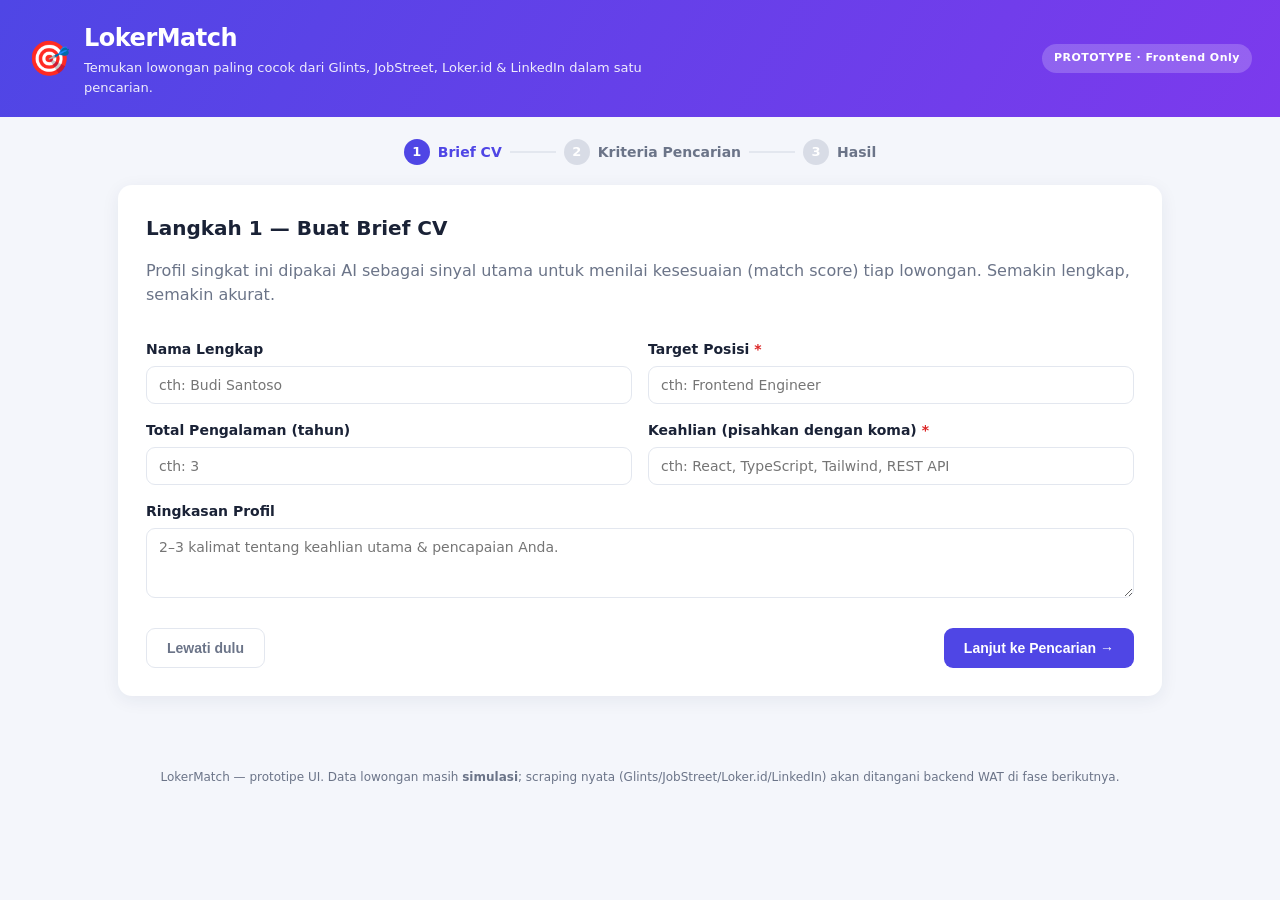
==== frontend/index.html @ 951e59fd "Add LokerMatch frontend prototype (job search UI) - 3-step flow: brief CV -> search criteria -> sort" ====
<!DOCTYPE html>
<html lang="id">
<head>
  <meta charset="UTF-8" />
  <meta name="viewport" content="width=device-width, initial-scale=1.0" />
  <title>LokerMatch — Cari Lowongan Pintar (Prototype)</title>
  <link rel="stylesheet" href="styles.css" />
</head>
<body>
  <header class="topbar">
    <div class="brand">
      <span class="logo">🎯</span>
      <div>
        <h1>LokerMatch</h1>
        <p class="tagline">Temukan lowongan paling cocok dari Glints, JobStreet, Loker.id & LinkedIn dalam satu pencarian.</p>
      </div>
    </div>
    <span class="badge-proto">PROTOTYPE · Frontend Only</span>
  </header>

  <!-- STEPPER -->
  <nav class="stepper">
    <div class="stepper-item active" data-step="1"><span class="dot">1</span> Brief CV</div>
    <div class="stepper-line"></div>
    <div class="stepper-item" data-step="2"><span class="dot">2</span> Kriteria Pencarian</div>
    <div class="stepper-line"></div>
    <div class="stepper-item" data-step="3"><span class="dot">3</span> Hasil</div>
  </nav>

  <main class="container">

    <!-- ============ STEP 1: BRIEF CV ============ -->
    <section class="step-panel active" data-step="1">
      <div class="card">
        <h2>Langkah 1 — Buat Brief CV</h2>
        <p class="muted">Profil singkat ini dipakai AI sebagai sinyal utama untuk menilai kesesuaian (match score) tiap lowongan. Semakin lengkap, semakin akurat.</p>
        <form id="cv-form">
          <div class="grid-2">
            <label>Nama Lengkap
              <input type="text" id="cv-name" placeholder="cth: Budi Santoso" />
            </label>
            <label>Target Posisi <span class="req">*</span>
              <input type="text" id="cv-role" placeholder="cth: Frontend Engineer" />
            </label>
          </div>
          <div class="grid-2">
            <label>Total Pengalaman (tahun)
              <input type="number" id="cv-years" min="0" max="40" placeholder="cth: 3" />
            </label>
            <label>Keahlian (pisahkan dengan koma) <span class="req">*</span>
              <input type="text" id="cv-skills" placeholder="cth: React, TypeScript, Tailwind, REST API" />
            </label>
          </div>
          <label>Ringkasan Profil
            <textarea id="cv-summary" rows="3" placeholder="2–3 kalimat tentang keahlian utama & pencapaian Anda."></textarea>
          </label>
          <div class="actions">
            <button type="button" id="btn-skip-cv" class="btn-ghost">Lewati dulu</button>
            <button type="submit" class="btn-primary">Lanjut ke Pencarian →</button>
          </div>
        </form>
      </div>
    </section>

    <!-- ============ STEP 2: KRITERIA ============ -->
    <section class="step-panel" data-step="2">
      <div class="card">
        <div class="cv-recap-box" id="cv-recap-wrap">
          <span class="muted small">Profil aktif:</span>
          <div id="cv-recap" class="muted small">Belum mengisi CV (opsional).</div>
        </div>

        <h2>Langkah 2 — Kriteria Pencarian</h2>
        <form id="search-form">
          <label>Job Description / Posisi yang Diincar <span class="req">*</span>
            <input type="text" id="f-jd" placeholder="cth: react developer membangun aplikasi web modern" />
            <span class="hint">Masukkan posisi + keyword skill. Ini digabung dengan profil CV Anda untuk menghitung kesesuaian.</span>
          </label>

          <div class="grid-3">
            <label>Lokasi Kerja
              <select id="f-city"><option value="">Semua Kota</option></select>
            </label>
            <label>Tipe Lokasi
              <select id="f-worktype">
                <option value="">Semua</option>
                <option>Onsite</option><option>Remote</option><option>Hybrid</option>
              </select>
            </label>
            <label>Status Pekerjaan
              <select id="f-employment">
                <option value="">Semua</option>
                <option>Full Time</option><option>Part Time</option>
                <option>Kontrak</option><option>Magang</option><option>Freelance</option>
              </select>
            </label>
          </div>

          <div class="grid-3">
            <label>Level Pengalaman
              <select id="f-level">
                <option value="">Semua</option>
                <option>Fresh Graduate</option><option>Junior</option>
                <option>Mid</option><option>Senior</option>
              </select>
            </label>
            <label>Gaji Minimum (Rp/bulan)
              <input type="number" id="f-salary" min="0" step="500000" placeholder="cth: 10000000" />
            </label>
            <label>Tanggal Posting
              <select id="f-postdate">
                <option value="">Kapan saja</option>
                <option value="1">24 jam terakhir</option>
                <option value="7">7 hari terakhir</option>
                <option value="30">30 hari terakhir</option>
              </select>
            </label>
          </div>

          <fieldset class="sources">
            <legend>Sumber Website</legend>
            <label class="chk"><input type="checkbox" name="source" value="Glints" checked /> Glints</label>
            <label class="chk"><input type="checkbox" name="source" value="JobStreet" checked /> JobStreet</label>
            <label class="chk"><input type="checkbox" name="source" value="Loker.id" checked /> Loker.id</label>
            <label class="chk"><input type="checkbox" name="source" value="LinkedIn" checked /> LinkedIn</label>
          </fieldset>

          <div class="prompt-box">
            <div class="prompt-label">🪄 Prompt Akhir (otomatis dirakit dari CV + filter)</div>
            <pre id="prompt-preview"></pre>
          </div>

          <div class="actions">
            <button type="button" id="btn-back-1" class="btn-ghost">← Kembali</button>
            <button type="submit" class="btn-primary">🔍 Cari Lowongan</button>
          </div>
        </form>
      </div>
    </section>

    <!-- ============ STEP 3: HASIL ============ -->
    <section class="step-panel" data-step="3">
      <div class="card">
        <div class="results-top">
          <h2>Langkah 3 — Hasil Pencarian</h2>
          <div class="actions inline">
            <button type="button" id="btn-back-2" class="btn-ghost">← Ubah Kriteria</button>
            <button type="button" id="btn-new-search" class="btn-primary">Pencarian Baru</button>
          </div>
        </div>
        <p id="results-summary" class="muted"></p>
        <p class="hint">💡 Klik judul kolom untuk mengurutkan (klik lagi untuk membalik arah).</p>

        <div class="table-wrap">
          <table class="results-table">
            <thead id="results-head"></thead>
            <tbody id="results-body"></tbody>
          </table>
        </div>

        <details class="prompt-result">
          <summary>Lihat prompt akhir yang digunakan</summary>
          <pre id="final-prompt-result"></pre>
        </details>
      </div>
    </section>

  </main>

  <footer class="footer">
    <p>LokerMatch — prototipe UI. Data lowongan masih <strong>simulasi</strong>; scraping nyata (Glints/JobStreet/Loker.id/LinkedIn) akan ditangani backend WAT di fase berikutnya.</p>
  </footer>

  <script src="data.js"></script>
  <script src="app.js"></script>
</body>
</html>
---- frontend/styles.css ----
/* ===== LokerMatch — styles.css ===== */
:root {
  --bg: #f4f6fb;
  --card: #ffffff;
  --ink: #1a2236;
  --muted: #6b7488;
  --line: #e3e7ef;
  --primary: #4f46e5;
  --primary-dark: #4338ca;
  --primary-soft: #eef0ff;
  --green: #16a34a;
  --amber: #d97706;
  --red: #dc2626;
  --radius: 14px;
  --shadow: 0 4px 18px rgba(30, 40, 80, 0.07);
}

* { box-sizing: border-box; }
body {
  margin: 0;
  font-family: "Segoe UI", system-ui, -apple-system, Roboto, Arial, sans-serif;
  background: var(--bg);
  color: var(--ink);
  line-height: 1.5;
}

/* Topbar */
.topbar {
  display: flex; align-items: center; justify-content: space-between;
  gap: 16px; flex-wrap: wrap;
  padding: 20px 28px;
  background: linear-gradient(120deg, #4f46e5 0%, #7c3aed 100%);
  color: #fff;
}
.brand { display: flex; align-items: center; gap: 14px; }
.logo { font-size: 34px; }
.topbar h1 { margin: 0; font-size: 24px; letter-spacing: -0.5px; }
.tagline { margin: 2px 0 0; font-size: 13px; opacity: 0.9; max-width: 560px; }
.badge-proto {
  font-size: 11px; font-weight: 700; letter-spacing: 0.5px;
  background: rgba(255, 255, 255, 0.2); padding: 6px 12px; border-radius: 20px;
}

/* Stepper */
.stepper {
  display: flex; align-items: center; justify-content: center;
  gap: 8px; padding: 22px 16px 6px; flex-wrap: wrap;
}
.stepper-item {
  display: flex; align-items: center; gap: 8px;
  font-size: 14px; font-weight: 600; color: var(--muted);
  cursor: pointer; user-select: none;
}
.stepper-item .dot {
  width: 26px; height: 26px; border-radius: 50%;
  display: grid; place-items: center;
  background: #d8dce6; color: #fff; font-size: 13px;
  transition: 0.2s;
}
.stepper-item.active { color: var(--primary); }
.stepper-item.active .dot { background: var(--primary); }
.stepper-item.done .dot { background: var(--green); }
.stepper-line { width: 46px; height: 2px; background: var(--line); }

/* Layout */
.container { max-width: 1080px; margin: 14px auto 40px; padding: 0 18px; }
.card {
  background: var(--card); border-radius: var(--radius);
  box-shadow: var(--shadow); padding: 28px;
}
.step-panel { display: none; animation: fade 0.25s ease; }
.step-panel.active { display: block; }
@keyframes fade { from { opacity: 0; transform: translateY(6px); } to { opacity: 1; transform: none; } }

h2 { margin: 0 0 4px; font-size: 20px; }
.muted { color: var(--muted); }
.small { font-size: 12px; }
.hint { display: block; font-size: 12px; color: var(--muted); margin-top: 4px; }
.req { color: var(--red); }

/* Forms */
form label { display: block; font-size: 14px; font-weight: 600; margin-top: 16px; }
input, select, textarea {
  width: 100%; margin-top: 6px; padding: 10px 12px;
  border: 1px solid var(--line); border-radius: 9px;
  font-size: 14px; font-family: inherit; background: #fff; color: var(--ink);
  font-weight: 400;
}
input:focus, select:focus, textarea:focus {
  outline: none; border-color: var(--primary);
  box-shadow: 0 0 0 3px var(--primary-soft);
}
textarea { resize: vertical; }
.grid-2 { display: grid; grid-template-columns: 1fr 1fr; gap: 16px; }
.grid-3 { display: grid; grid-template-columns: 1fr 1fr 1fr; gap: 16px; }

fieldset.sources {
  margin-top: 18px; border: 1px solid var(--line);
  border-radius: 9px; padding: 12px 16px;
}
fieldset.sources legend { font-size: 13px; font-weight: 700; padding: 0 6px; }
.chk {
  display: inline-flex; align-items: center; gap: 6px;
  font-weight: 500; margin: 0 18px 0 0; cursor: pointer;
}
.chk input { width: auto; margin: 0; }

/* Buttons */
.actions { display: flex; justify-content: space-between; gap: 12px; margin-top: 24px; }
.actions.inline { margin-top: 0; }
button { cursor: pointer; font-size: 14px; font-weight: 600; border-radius: 9px; padding: 11px 20px; border: none; }
.btn-primary { background: var(--primary); color: #fff; }
.btn-primary:hover { background: var(--primary-dark); }
.btn-ghost { background: transparent; color: var(--muted); border: 1px solid var(--line); }
.btn-ghost:hover { background: #f0f2f7; }

/* CV recap */
.cv-recap-box {
  background: var(--primary-soft); border-radius: 9px;
  padding: 10px 14px; margin-bottom: 18px;
}

/* Prompt preview */
.prompt-box {
  margin-top: 20px; background: #0f172a; border-radius: 10px; overflow: hidden;
}
.prompt-label {
  background: #1e293b; color: #cbd5e1; font-size: 12px; font-weight: 600;
  padding: 8px 14px;
}
.prompt-box pre, .prompt-result pre {
  margin: 0; padding: 14px; color: #e2e8f0; font-size: 12.5px;
  white-space: pre-wrap; word-break: break-word;
  font-family: "SF Mono", Consolas, monospace;
}

/* Results */
.results-top { display: flex; justify-content: space-between; align-items: flex-start; gap: 16px; flex-wrap: wrap; }
.table-wrap { overflow-x: auto; margin-top: 14px; border: 1px solid var(--line); border-radius: 10px; }
.results-table { width: 100%; border-collapse: collapse; font-size: 13.5px; min-width: 880px; }
.results-table th {
  background: #f7f8fc; text-align: left; padding: 12px 14px;
  font-weight: 700; color: #404a63; cursor: pointer; user-select: none;
  border-bottom: 2px solid var(--line); white-space: nowrap;
}
.results-table th:hover { background: #eef0f7; }
.results-table th.sorted { color: var(--primary); }
.results-table th .arrow { font-size: 11px; opacity: 0.6; }
.results-table td { padding: 12px 14px; border-bottom: 1px solid var(--line); vertical-align: top; }
.results-table tr:hover td { background: #fafbff; }
.job-title { font-weight: 600; color: var(--ink); }

.tag {
  background: #eef2ff; color: #4338ca; font-size: 11.5px; font-weight: 600;
  padding: 3px 9px; border-radius: 6px; white-space: nowrap;
}
.source { font-size: 11.5px; font-weight: 700; padding: 3px 9px; border-radius: 6px; white-space: nowrap; }
.source-glints { background: #fef3c7; color: #b45309; }
.source-jobstreet { background: #dbeafe; color: #1d4ed8; }
.source-lokerid { background: #dcfce7; color: #15803d; }
.source-linkedin { background: #e0e7ff; color: #3730a3; }
.btn-link { color: var(--primary); font-weight: 600; text-decoration: none; }
.btn-link:hover { text-decoration: underline; }
.empty { text-align: center; padding: 36px; color: var(--muted); }

/* Match score cell */
.match-cell { display: flex; flex-direction: column; gap: 4px; min-width: 64px; }
.match-num { font-weight: 800; font-size: 14px; }
.match-num.high { color: var(--green); }
.match-num.mid { color: var(--amber); }
.match-num.low { color: var(--muted); }
.match-bar { height: 5px; background: #eceef4; border-radius: 4px; overflow: hidden; }
.match-fill { display: block; height: 100%; border-radius: 4px; }
.match-fill.high { background: var(--green); }
.match-fill.mid { background: var(--amber); }
.match-fill.low { background: #b6bccb; }

.prompt-result { margin-top: 18px; }
.prompt-result summary { cursor: pointer; font-size: 13px; font-weight: 600; color: var(--primary); }
.prompt-result pre { background: #0f172a; border-radius: 10px; margin-top: 8px; }

/* Footer */
.footer { text-align: center; font-size: 12px; color: var(--muted); padding: 20px; }

/* Responsive */
@media (max-width: 720px) {
  .grid-2, .grid-3 { grid-template-columns: 1fr; }
  .card { padding: 20px; }
}
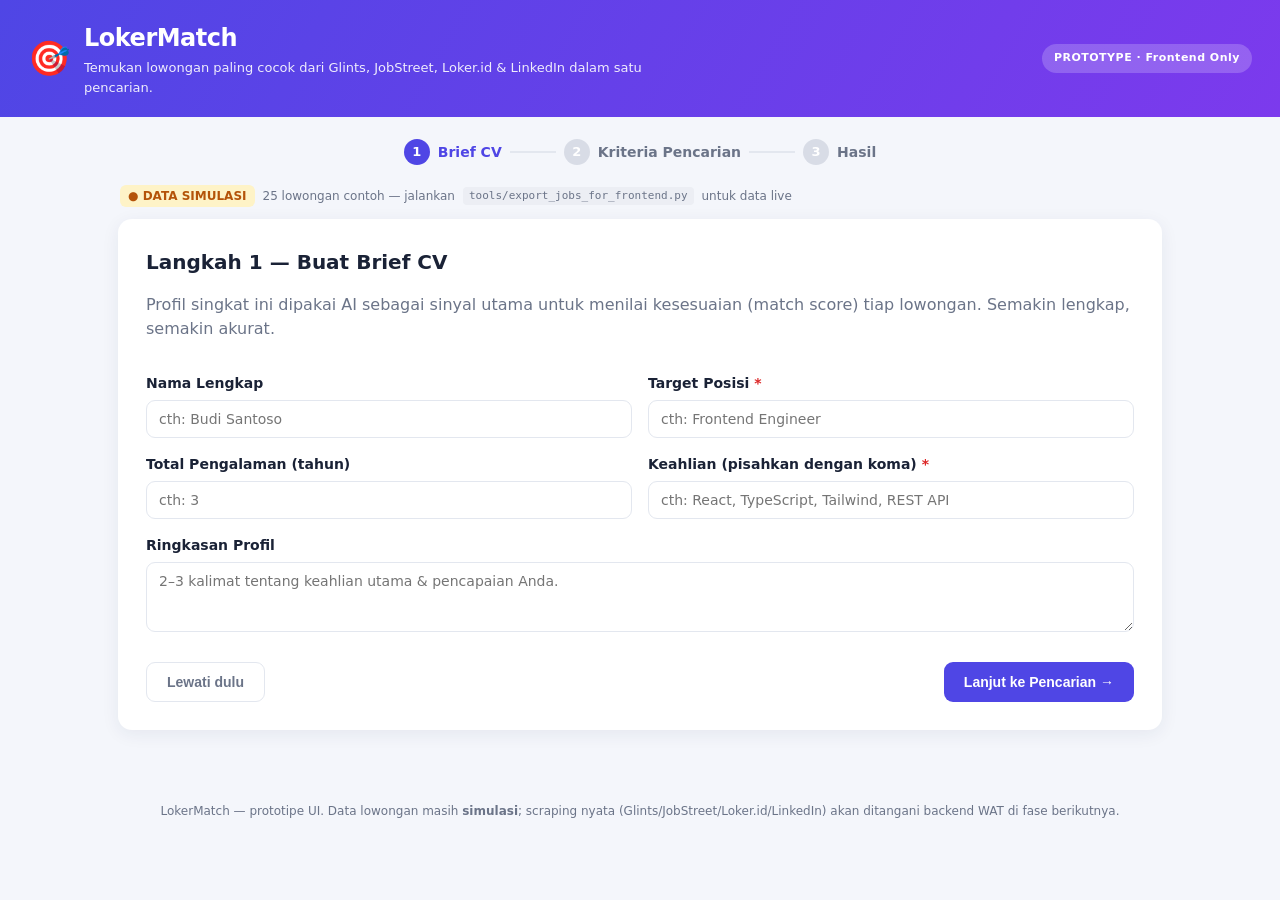
==== commit d212e596: "Bridge frontend to WAT scraper backend - Add tools/export_jobs_for_frontend.py: deterministic adapte" ====
--- a/frontend/index.html
+++ b/frontend/index.html
@@ -28,6 +28,8 @@
   </nav>
 
   <main class="container">
+
+    <div id="data-source" class="data-source"></div>
 
     <!-- ============ STEP 1: BRIEF CV ============ -->
     <section class="step-panel active" data-step="1">
--- a/frontend/styles.css
+++ b/frontend/styles.css
@@ -179,6 +179,16 @@
 .prompt-result summary { cursor: pointer; font-size: 13px; font-weight: 600; color: var(--primary); }
 .prompt-result pre { background: #0f172a; border-radius: 10px; margin-top: 8px; }
 
+/* Data source badge */
+.data-source {
+  font-size: 12px; color: var(--muted); margin: 0 2px 12px;
+  display: flex; align-items: center; gap: 8px; flex-wrap: wrap;
+}
+.data-source code { background: #eceef4; padding: 1px 6px; border-radius: 4px; font-size: 11px; }
+.ds { font-weight: 700; padding: 2px 8px; border-radius: 6px; }
+.ds.live { background: #dcfce7; color: #15803d; }
+.ds.mock { background: #fef3c7; color: #b45309; }
+
 /* Footer */
 .footer { text-align: center; font-size: 12px; color: var(--muted); padding: 20px; }
 
